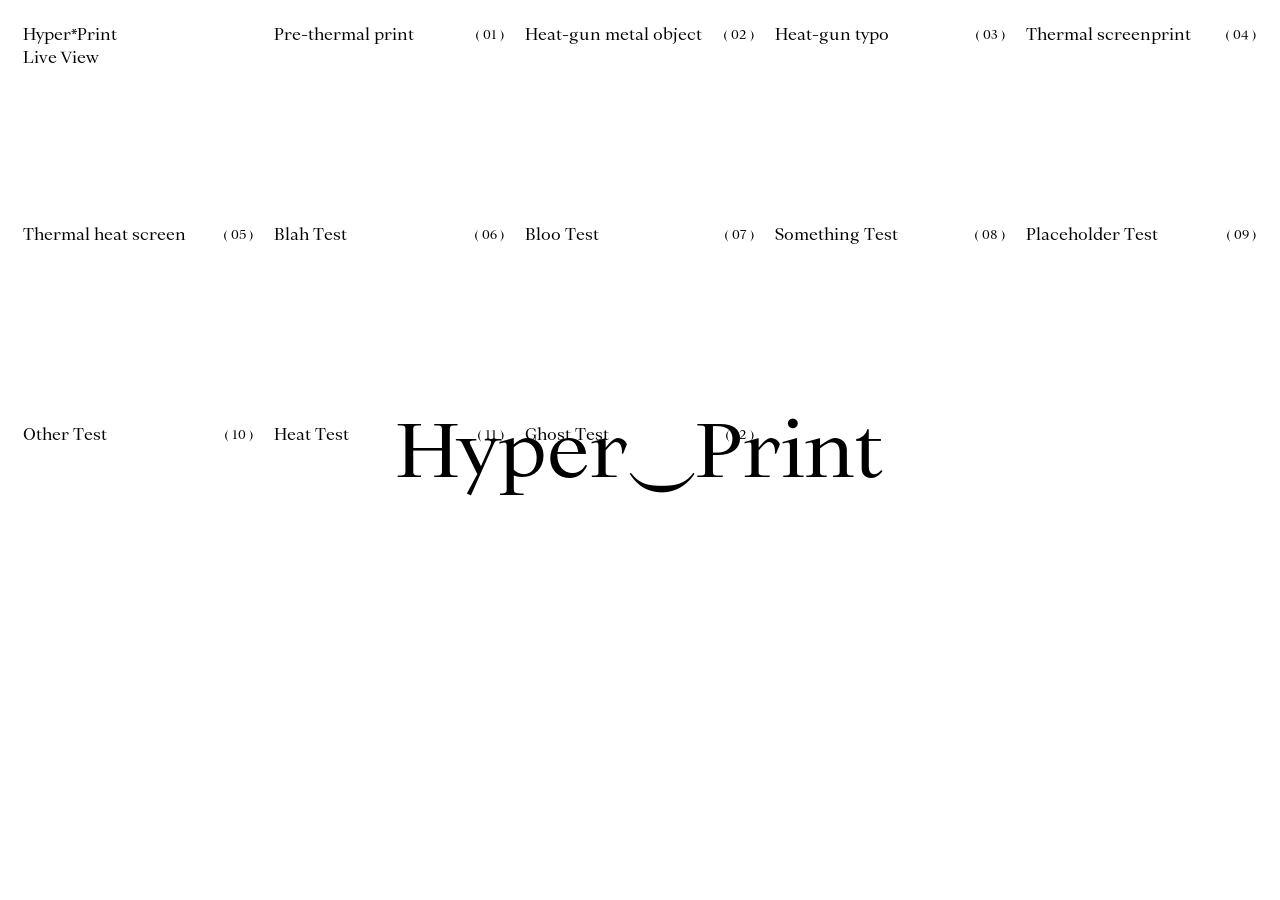
==== main.html @ 0ca81b02 "text and files wow" ====
<!DOCTYPE html>
<html lang="en">
<head>
    <meta charset="UTF-8">
    <meta name="viewport" content="width=device-width, initial-scale=1.0">
    <title>Hyper⏝Print</title>

	<link rel="stylesheet" href="fonts.css">
    <link rel="stylesheet" href="style.css">

</head>
<body>
        <div class="raster">
            <div class="contents ">
                <h1><span>Hyper</span>*Print</h1>
                <a class="webcam" onclick="window.open(this.data-href); return false;" data-href="subsites/webcam/webcam.html">Live View</a>
            </div>

            <!-- EDIT HERE -->


            <div class="contents">
                <h2><span>Pre</span>-thermal print</h2>
                <p class="hide">Thermal printer initial tests, experimenting with the speed of the machine to get different shades of grey and contrasts.</p>
                <p class="hide">⏝thermal printer</p>
                
                <img src="files/pre-thermal/thermal-hyper-print-01.png">
                <img src="files/pre-thermal/thermal-hyper-print-02.png">
                <img src="files/pre-thermal/thermal-hyper-print-03.png">
            
            </div>
            <div class="contents">
                <h2><span>Heat-gun metal</span> object</h2>
                <p class="hide">An alternative way to get a thermal reaction from the paper. Instead of using the thermal printer, creating heat with a heat-gun over the surface and placing objects underneath.
                </p>
                <p class="hide">⏝heat gun</p>
                <img src="files/post-thermal/hyper-print-01.png">
                <img src="files/post-thermal/hyper-print-02.png">
                <img src="files/post-thermal/hyper-print-03.png">
                <img src="files/post-thermal/hyper-print-04.png">
            </div>
            <div class="contents">
                <h2><span>Heat-gun</span> typo</h2>
                <p class="hide">After printing objects on the paper, applying heat to the thermal paper over an open box of lead type was the next step.</p>
                <p class="hide">⏝heat gun</p>
                 <img src="files/post-thermal/hyper-print-05.png">
                 <img src="files/post-thermal/hyper-print-07.png">
                 <img src="files/post-thermal/hyper-print-09.png">
                 <img src="files/post-thermal/hyper-print-10.png">
                 <img src="files/post-thermal/hyper-print-11.png">
                 <img src="files/post-thermal/hyper-print-12.png">
                 <img src="files/post-thermal/hyper-print-13.png">
                 <img src="files/post-thermal/hyper-print-14.png">
            </div>
             <div class="contents">
                <h2><span>Thermal screen</span>print</h2>
                <p class="hide">Using a transparent base to observe the reaction in the thermal paper. The chemicals react when the ink dries.</p>
                <p class="hide">⏝screenprint</p>
                <img src="files/post-thermal/hyper-print-25.png">
                <img src="files/post-thermal/hyper-print-26.png">

            </div>
            <div class="contents">
                <h2><span>Thermal heat</span> screen</h2>
                <p class="hide">After the first prints were dry, the thermal paper was activated using a heat gun</p>
                <p class="hide">⏝screenprint <br/>
                ⏝heat-gun</p>
                <img src="files/post-thermal/hyper-print-23.png">
                <img src="files/post-thermal/hyper-print-24.png">
                <img src="files/post-thermal/hyper-print-27.png">
                <img src="files/post-thermal/hyper-print-28.png">
                <img src="files/post-thermal/hyper-print-29.png">
                <img src="files/post-thermal/hyper-print-30.png">
                <img src="files/post-thermal/hyper-print-31.png">
            </div>
             <div class="contents">
                <h2><span>Blah</span> Test</h2>
                <p class="hide">Little description for the section so we can describe what the thoughts behind this batch of experimens were.</p>
            </div>
            <div class="contents">
                <h2><span>Bloo</span> Test</h2>
                <p class="hide">Little description for the section so we can describe what the thoughts behind this batch of experimens were.</p>
            </div>
             <div class="contents">
                <h2><span>Something</span> Test</h2>
                <p class="hide">Little description for the section so we can describe what the thoughts behind this batch of experimens were.</p>
            </div>
            <div class="contents">
                <h2><span>Placeholder</span> Test</h2>
                <p class="hide">Little description for the section so we can describe what the thoughts behind this batch of experimens were.</p>
            </div>
             <div class="contents">
                <h2><span>Other</span> Test</h2>
                <p class="hide">Little description for the section so we can describe what the thoughts behind this batch of experimens were.</p>
            </div>
            <div class="contents">
                <h2><span>Heat</span> Test</h2>
                <p class="hide">Little description for the section so we can describe what the thoughts behind this batch of experimens were.</p>
            </div>
             <div class="contents">
                <h2><span>Ghost</span> Test</h2>
                <p class="hide">Little description for the section so we can describe what the thoughts behind this batch of experimens were.</p>
            </div>


            <!-- STOP EDIT HERE -->


        </div>

        <!-- <div class="listing-item tns-item">
            <img src="files/hyper-print-44.png">
        </div> -->

        <div class="hover">
            <p><span id="placeholder">Hyper</span>⏝Print</p>
        </div>
        
</body>

<script src="script.js"></script>

</html>
---- fonts.css ----
@font-face {
  font-family: "Ortica Linear Regular";
  src: url("./fonts/OrticaLinear-Regular.woff2");
}

@font-face {
  font-family: "Ortica Angular Bold";
  src: url("./fonts/OrticaAngular-Bold.woff2");
}
---- style.css ----
html{
	height:  100%;
	margin: 0;
	padding: 0;
	cursor: default;
}

body {
	height: 100%;
	padding: 1%;
	margin: 0;
  	box-sizing: border-box;
	display: block;
	/* position: fixed; */
}

h1 {
  	margin: 0;
	padding: 0;
  	grid-column: 1;
	grid-row: 1;
	/* position: fixed; */
	font-family: "Ortica Angular Bold";
	font-size: 14px;
	font-weight: normal;
}

.raster {
	display: grid;
	grid-template-columns: repeat(5, 1fr);
	grid-template-rows: auto;
	counter-reset: number 0;
}

.contents {
	margin: 0;
	padding: 10px;
	height: 20vh;
	/* display: flex; */
	position: relative;
	cursor: ne-resize;
}

.hide {
	font-family: "Ortica Linear Regular";
	font-size: 12px;
	font-weight: normal;
  	margin: 0;
	padding-right: 10%;
	padding-top: 2%;
	padding-bottom: 2%;
	hyphens: auto;
	color: #818181;
	line-height: 13.5px;

	display: none;
}

.contents:hover .hide {
  display: block;
}

.contents img{
	display: none;
}

a {
  	all: unset;
	cursor: pointer;
}

.block {
	all: unset;
	cursor: pointer;
}

h1{
	font-family: "Ortica Linear Regular";
	font-size: 16px;
	font-weight: normal;
  	margin: 0;
}

h2{
	font-family: "Ortica Linear Regular";
	font-size: 16px;
	font-weight: normal;
  	margin: 0;
}

h2::after{
	counter-increment: number;
	content: "( " counter(number, decimal-leading-zero) " )";
	position: absolute;
	right: 10px;
	padding-top: 2.9px;
	font-size: 12.5px;
}

.webcam {
	font-family: "Ortica Linear Regular";
	font-size: 16px;
	font-weight: normal;
  	margin: 0;
	cursor: url('files/camera_cursor.png') 9 9, auto;
}

.hover {
	position: fixed;
	top: 50%; 
  	left: 50%;              
  	transform: translate(-50%, -50%);  
 	z-index: 1000;          
  	text-align: center;
	pointer-events: none;  
}

.hover p {
	margin: 0;
	font-family: "Ortica Linear Regular";
	font-size: 76px;
}


/* image on click */

.floating-image {
  width: 150px;         
}

.floating-stack {
  position: fixed;
  pointer-events: auto;
  user-select: none;
}

.floating-stack img {
  position: absolute;
  top: 0;
  left: 0;
}
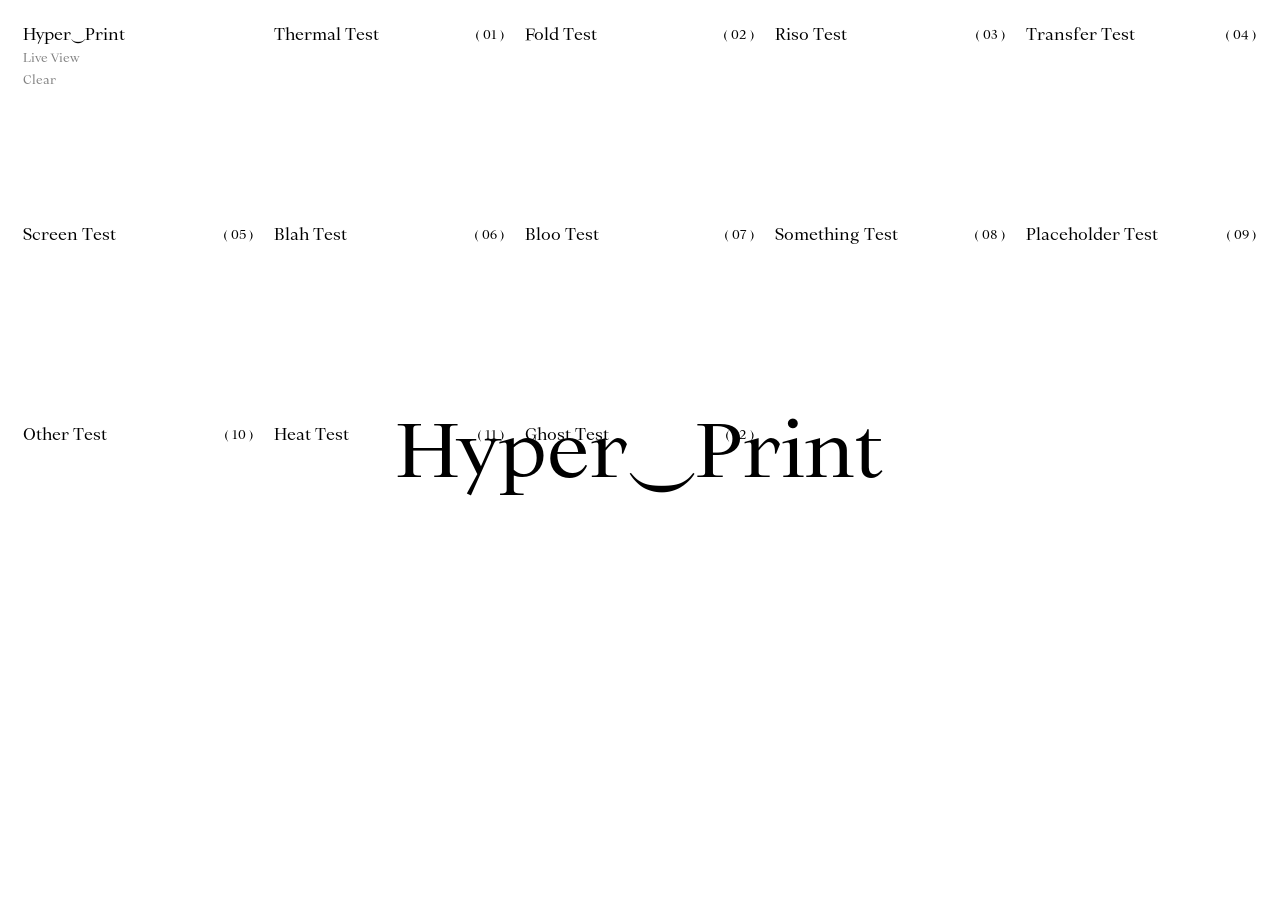
==== commit 4a3c9fae: "added webcam function" ====
--- a/main.html
+++ b/main.html
@@ -12,66 +12,36 @@
 <body>
         <div class="raster">
             <div class="contents ">
-                <h1><span>Hyper</span>*Print</h1>
-                <a class="webcam" onclick="window.open(this.data-href); return false;" data-href="subsites/webcam/webcam.html">Live View</a>
+                <h1><span>Hyper</span>⏝Print</h1>
+                <p class="webcam"><a target="_blank" href="subsites/webcam/webcam.html">Live View</a></p>
+                <p class="trash">Clear</p>
             </div>
 
             <!-- EDIT HERE -->
 
 
             <div class="contents">
-                <h2><span>Pre</span>-thermal print</h2>
-                <p class="hide">Thermal printer initial tests, experimenting with the speed of the machine to get different shades of grey and contrasts.</p>
-                <p class="hide">⏝thermal printer</p>
-                
-                <img src="files/pre-thermal/thermal-hyper-print-01.png">
-                <img src="files/pre-thermal/thermal-hyper-print-02.png">
-                <img src="files/pre-thermal/thermal-hyper-print-03.png">
-            
+                <h2><span>Thermal</span> Test</h2>
+                <p class="hide">Little description for the section so we can describe what the thoughts behind this batch of experimens were.</p>
+                <img class="thermalSmall" src="files/hyper-print-44.png">
+                <img class="thermalWide" src="files/hyper-print-45.png">
             </div>
             <div class="contents">
-                <h2><span>Heat-gun metal</span> object</h2>
-                <p class="hide">An alternative way to get a thermal reaction from the paper. Instead of using the thermal printer, creating heat with a heat-gun over the surface and placing objects underneath.
-                </p>
-                <p class="hide">⏝heat gun</p>
-                <img src="files/post-thermal/hyper-print-01.png">
-                <img src="files/post-thermal/hyper-print-02.png">
-                <img src="files/post-thermal/hyper-print-03.png">
-                <img src="files/post-thermal/hyper-print-04.png">
+                <h2><span>Fold</span> Test</h2>
+                <p class="hide">Little description for the section so we can describe what the thoughts behind this batch of experimens were.</p>
+                <img class="thermalSmall" src="files/hyper-print-46.png">
             </div>
             <div class="contents">
-                <h2><span>Heat-gun</span> typo</h2>
-                <p class="hide">After printing objects on the paper, applying heat to the thermal paper over an open box of lead type was the next step.</p>
-                <p class="hide">⏝heat gun</p>
-                 <img src="files/post-thermal/hyper-print-05.png">
-                 <img src="files/post-thermal/hyper-print-07.png">
-                 <img src="files/post-thermal/hyper-print-09.png">
-                 <img src="files/post-thermal/hyper-print-10.png">
-                 <img src="files/post-thermal/hyper-print-11.png">
-                 <img src="files/post-thermal/hyper-print-12.png">
-                 <img src="files/post-thermal/hyper-print-13.png">
-                 <img src="files/post-thermal/hyper-print-14.png">
+                <h2><span>Riso</span> Test</h2>
+                <p class="hide">Little description for the section so we can describe what the thoughts behind this batch of experimens were.</p>
             </div>
              <div class="contents">
-                <h2><span>Thermal screen</span>print</h2>
-                <p class="hide">Using a transparent base to observe the reaction in the thermal paper. The chemicals react when the ink dries.</p>
-                <p class="hide">⏝screenprint</p>
-                <img src="files/post-thermal/hyper-print-25.png">
-                <img src="files/post-thermal/hyper-print-26.png">
-
+                <h2><span>Transfer</span> Test</h2>
+                <p class="hide">Little description for the section so we can describe what the thoughts behind this batch of experimens were.</p>
             </div>
             <div class="contents">
-                <h2><span>Thermal heat</span> screen</h2>
-                <p class="hide">After the first prints were dry, the thermal paper was activated using a heat gun</p>
-                <p class="hide">⏝screenprint <br/>
-                ⏝heat-gun</p>
-                <img src="files/post-thermal/hyper-print-23.png">
-                <img src="files/post-thermal/hyper-print-24.png">
-                <img src="files/post-thermal/hyper-print-27.png">
-                <img src="files/post-thermal/hyper-print-28.png">
-                <img src="files/post-thermal/hyper-print-29.png">
-                <img src="files/post-thermal/hyper-print-30.png">
-                <img src="files/post-thermal/hyper-print-31.png">
+                <h2><span>Screen</span> Test</h2>
+                <p class="hide">Little description for the section so we can describe what the thoughts behind this batch of experimens were.</p>
             </div>
              <div class="contents">
                 <h2><span>Blah</span> Test</h2>
--- a/style.css
+++ b/style.css
@@ -14,17 +14,6 @@
 	/* position: fixed; */
 }
 
-h1 {
-  	margin: 0;
-	padding: 0;
-  	grid-column: 1;
-	grid-row: 1;
-	/* position: fixed; */
-	font-family: "Ortica Angular Bold";
-	font-size: 14px;
-	font-weight: normal;
-}
-
 .raster {
 	display: grid;
 	grid-template-columns: repeat(5, 1fr);
@@ -36,42 +25,9 @@
 	margin: 0;
 	padding: 10px;
 	height: 20vh;
-	/* display: flex; */
+	display: block;
 	position: relative;
 	cursor: ne-resize;
-}
-
-.hide {
-	font-family: "Ortica Linear Regular";
-	font-size: 12px;
-	font-weight: normal;
-  	margin: 0;
-	padding-right: 10%;
-	padding-top: 2%;
-	padding-bottom: 2%;
-	hyphens: auto;
-	color: #818181;
-	line-height: 13.5px;
-
-	display: none;
-}
-
-.contents:hover .hide {
-  display: block;
-}
-
-.contents img{
-	display: none;
-}
-
-a {
-  	all: unset;
-	cursor: pointer;
-}
-
-.block {
-	all: unset;
-	cursor: pointer;
 }
 
 h1{
@@ -98,11 +54,59 @@
 }
 
 .webcam {
+	cursor: url('files/camera_cursor.png') 9 9, auto;
 	font-family: "Ortica Linear Regular";
-	font-size: 16px;
+	font-size: 12px;
 	font-weight: normal;
   	margin: 0;
-	cursor: url('files/camera_cursor.png') 9 9, auto;
+	padding-right: 10%;
+	padding-top: 2%;
+	hyphens: auto;
+	color: #818181;
+}
+
+.trash {
+	font-family: "Ortica Linear Regular";
+	font-size: 12px;
+	font-weight: normal;
+  	margin: 0;
+	padding-right: 10%;
+	padding-top: 2%;
+	color: #818181;
+	position: absolute;
+	/* bottom: 0; */
+}
+
+.hide {
+	font-family: "Ortica Linear Regular";
+	font-size: 12px;
+	font-weight: normal;
+  	margin: 0;
+	padding-right: 10%;
+	padding-top: 2%;
+	hyphens: auto;
+	color: #818181;
+	line-height: 13.5px;
+
+	display: none;
+}
+
+.contents:hover .hide {
+  display: block;
+}
+
+.contents img{
+	display: none;
+}
+
+a {
+  	all: unset;
+	cursor: pointer;
+}
+
+.block {
+	all: unset;
+	cursor: pointer;
 }
 
 .hover {
@@ -124,8 +128,12 @@
 
 /* image on click */
 
-.floating-image {
-  width: 150px;         
+.thermalSmall {
+  width: 150px;     
+}
+
+.thermalWide {
+	width: 300px;
 }
 
 .floating-stack {
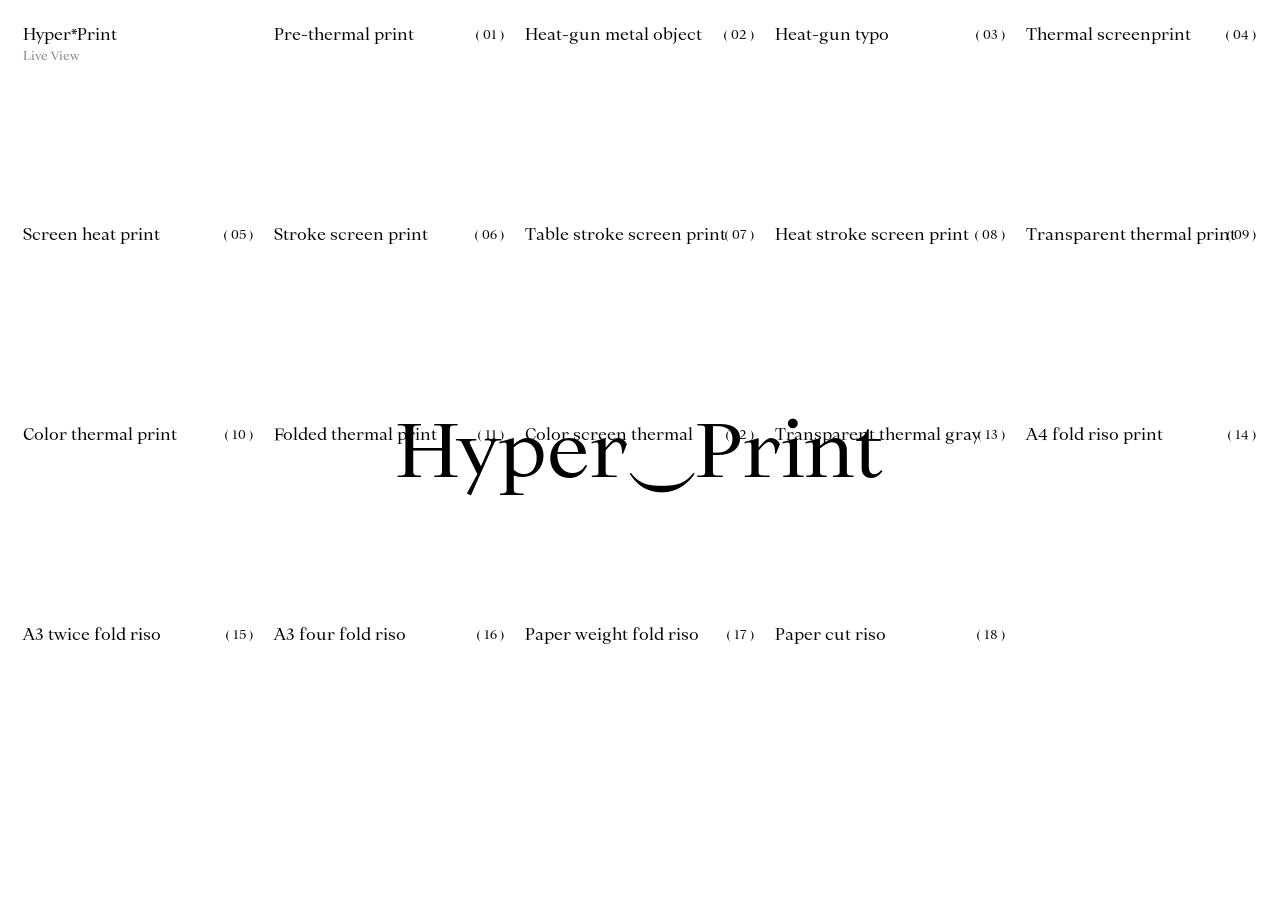
==== commit 6e869785: "Riso images blah" ====
--- a/main.html
+++ b/main.html
@@ -12,66 +12,173 @@
 <body>
         <div class="raster">
             <div class="contents ">
-                <h1><span>Hyper</span>⏝Print</h1>
-                <p class="webcam"><a target="_blank" href="subsites/webcam/webcam.html">Live View</a></p>
-                <p class="trash">Clear</p>
+                <h1><span>Hyper</span>*Print</h1>
+                <a class="webcam" onclick="window.open(this.data-href); return false;" data-href="subsites/webcam/webcam.html">Live View</a>
             </div>
 
             <!-- EDIT HERE -->
 
 
             <div class="contents">
-                <h2><span>Thermal</span> Test</h2>
-                <p class="hide">Little description for the section so we can describe what the thoughts behind this batch of experimens were.</p>
-                <img class="thermalSmall" src="files/hyper-print-44.png">
-                <img class="thermalWide" src="files/hyper-print-45.png">
-            </div>
-            <div class="contents">
-                <h2><span>Fold</span> Test</h2>
-                <p class="hide">Little description for the section so we can describe what the thoughts behind this batch of experimens were.</p>
-                <img class="thermalSmall" src="files/hyper-print-46.png">
-            </div>
-            <div class="contents">
-                <h2><span>Riso</span> Test</h2>
-                <p class="hide">Little description for the section so we can describe what the thoughts behind this batch of experimens were.</p>
-            </div>
-             <div class="contents">
-                <h2><span>Transfer</span> Test</h2>
-                <p class="hide">Little description for the section so we can describe what the thoughts behind this batch of experimens were.</p>
-            </div>
-            <div class="contents">
-                <h2><span>Screen</span> Test</h2>
-                <p class="hide">Little description for the section so we can describe what the thoughts behind this batch of experimens were.</p>
-            </div>
-             <div class="contents">
-                <h2><span>Blah</span> Test</h2>
-                <p class="hide">Little description for the section so we can describe what the thoughts behind this batch of experimens were.</p>
-            </div>
-            <div class="contents">
-                <h2><span>Bloo</span> Test</h2>
-                <p class="hide">Little description for the section so we can describe what the thoughts behind this batch of experimens were.</p>
-            </div>
-             <div class="contents">
-                <h2><span>Something</span> Test</h2>
-                <p class="hide">Little description for the section so we can describe what the thoughts behind this batch of experimens were.</p>
-            </div>
-            <div class="contents">
-                <h2><span>Placeholder</span> Test</h2>
-                <p class="hide">Little description for the section so we can describe what the thoughts behind this batch of experimens were.</p>
-            </div>
-             <div class="contents">
-                <h2><span>Other</span> Test</h2>
-                <p class="hide">Little description for the section so we can describe what the thoughts behind this batch of experimens were.</p>
-            </div>
-            <div class="contents">
-                <h2><span>Heat</span> Test</h2>
-                <p class="hide">Little description for the section so we can describe what the thoughts behind this batch of experimens were.</p>
-            </div>
-             <div class="contents">
-                <h2><span>Ghost</span> Test</h2>
-                <p class="hide">Little description for the section so we can describe what the thoughts behind this batch of experimens were.</p>
-            </div>
-
+                <h2><span>Pre</span>-thermal print</h2>
+                <p class="hide">Thermal printer initial tests, experimenting with the speed of the machine to get different shades of grey and contrasts.</p>
+                <p class="hide">⏝thermal printer</p>
+                
+                <img src="files/pre-thermal/thermal-hyper-print-01.png">
+                <img src="files/pre-thermal/thermal-hyper-print-02.png">
+                <img src="files/pre-thermal/thermal-hyper-print-03.png">
+            
+            </div>
+            <div class="contents">
+                <h2><span>Heat-gun metal</span> object</h2>
+                <p class="hide">An alternative way to get a thermal reaction from the paper. Instead of using the thermal printer, creating heat with a heat-gun over the surface and placing objects underneath.
+                </p>
+                <p class="hide">⏝heat gun</p>
+                <img src="files/post-thermal/hyper-print-01.png">
+                <img src="files/post-thermal/hyper-print-02.png">
+                <img src="files/post-thermal/hyper-print-03.png">
+                <img src="files/post-thermal/hyper-print-04.png">
+            </div>
+            <div class="contents">
+                <h2><span>Heat-gun</span> typo</h2>
+                <p class="hide">After printing objects on the paper, applying heat to the thermal paper over an open box of lead type was the next step.</p>
+                <p class="hide">⏝heat gun</p>
+                 <img src="files/post-thermal/hyper-print-05.png">
+                 <img src="files/post-thermal/hyper-print-07.png">
+                 <img src="files/post-thermal/hyper-print-09.png">
+                 <img src="files/post-thermal/hyper-print-10.png">
+                 <img src="files/post-thermal/hyper-print-11.png">
+                 <img src="files/post-thermal/hyper-print-12.png">
+                 <img src="files/post-thermal/hyper-print-13.png">
+                 <img src="files/post-thermal/hyper-print-14.png">
+            </div>
+             <div class="contents">
+                <h2><span>Thermal screen</span>print</h2>
+                <p class="hide">Using a transparent base to observe the reaction in the thermal paper. The chemicals react when the ink dries.</p>
+                <p class="hide">⏝screenprint</p>
+                <img src="files/post-thermal/hyper-print-25.png">
+                <img src="files/post-thermal/hyper-print-26.png">
+                <img src="files/post-thermal/hyper-print-52.3.png">
+
+            </div>
+            <div class="contents">
+                <h2><span>Screen heat</span> print</h2>
+                <p class="hide">After the first prints were dry, the thermal paper was activated using a heat gun</p>
+                <p class="hide">⏝screenprint <br/>
+                ⏝heat-gun</p>
+                <img src="files/post-thermal/hyper-print-23.png">
+                <img src="files/post-thermal/hyper-print-24.png">
+                <img src="files/post-thermal/hyper-print-27.png">
+                <img src="files/post-thermal/hyper-print-28.png">
+                <img src="files/post-thermal/hyper-print-29.png">
+                <img src="files/post-thermal/hyper-print-30.png">
+                <img src="files/post-thermal/hyper-print-31.png">
+            </div>
+
+             <div class="contents">
+                <h2><span>Stroke screen</span> print</h2>
+                <p class="hide">To understand better the reaction in the paper, the printed design changed. Instead of using a raster image, a vectorial stroke pattern was applied to the different thermal surfaces without applying heat.</p>
+                <p class="hide">⏝screenprint </p>
+                 <img src="files/post-thermal/hyper-print-32.png">
+                 <img src="files/post-thermal/hyper-print-33.png">
+            </div>
+            <div class="contents">
+                <h2><span>Table stroke screen</span> print</h2>
+                <p class="hide">Heat was applied over a table to the stroke designs once they were dry</p>
+                 <p class="hide">⏝screenprint <br/>
+                ⏝heat-gun</p>
+                <img src="files/post-thermal/hyper-print-34.png">
+                <img src="files/post-thermal/hyper-print-35.png">
+            </div>
+             <div class="contents">
+                <h2><span>Heat stroke screen</span> print</h2>
+                <p class="hide">The applied heat was done holding the paper up, avoiding having a surface that would distort the reaction.</p>
+                <p class="hide">⏝screenprint <br/>
+                ⏝heat-gun</p>
+                <img src="files/post-thermal/hyper-print-37.png">
+                <img src="files/post-thermal/hyper-print-36.png">
+            </div>
+            <div class="contents">
+                <h2><span>Transparent thermal</span> print</h2>
+                <p class="hide">Wondering what would happen if a screen-printed paper would be fed through the thermal printer. The ink blocks the thermal reaction from the machine.</p>
+                <p class="hide">⏝screenprint <br/> ⏝thermal printer</p>
+                <img src="files/post-thermal/hyper-print-40.png">
+                <img src="files/post-thermal/hyper-print-41.png">
+               
+            </div>
+             <div class="contents">
+                <h2><span>Color thermal</span> print</h2>
+                <p class="hide">Feeding the thermal printer with color screen-prints of the same designs.</p>
+                 <p class="hide">⏝screenprint <br/> ⏝thermal printer</p>
+                 <img src="files/post-thermal/hyper-print-43.png">
+                <img src="files/post-thermal/hyper-print-44.png">
+                <img src="files/post-thermal/hyper-print-47.png">
+                <img src="files/post-thermal/hyper-print-48.png">
+            </div>
+
+            <div class="contents">
+                <h2><span>Folded thermal</span> print</h2>
+                <p class="hide">A bigger format of thermal paper was folded and fed through the machine.</p>
+                <p class="hide">⏝thermal printer <br/> ⏝fold</p>
+                <img src="files/post-thermal/hyper-print-49.png">
+            </div>
+
+             <div class="contents">
+                <h2><span>Color screen</span> thermal</h2>
+                <p class="hide">Applying color to the screen-print base, to see the reaction of the paper without applying heat.</p>
+                <p class="hide">⏝screenprint</p>
+                <img src="files/post-thermal/hyper-print-53.1.png">
+                <img src="files/post-thermal/hyper-print-53.3.png">
+                <img src="files/post-thermal/hyper-print-53.4.png">
+                <img src="files/post-thermal/hyper-print-53.7.png">
+            </div>
+
+             <div class="contents">
+                <h2><span>Transparent thermal</span> gray</h2>
+                <p class="hide">Testing different levels of gray over transparent screen-prints. Mantaining the speed of the machine in a slow setting.</p>
+                <p class="hide">⏝thermal printer <br/>⏝screenprint</p>
+            </div>
+            
+            <div class="contents">
+                <h2><span>A4 fold riso</span> print</h2>
+                <p class="hide">Feeding the Riso machine with folded paper, to achieve a larger print. In this case the A2 page was folded 4 times.</p>
+                <p class="hide">⏝thermal printer <br/>⏝screenprint</p>
+                <img src="files/riso/riso-hyper-print-06.png">
+                 <p class="hide">⏝riso <br/> ⏝fold</p>
+            </div>
+            
+               <div class="contents">
+                <h2><span>A3 twice fold</span> riso</h2>
+                <p class="hide">By folding the A2 twice the ptinting surface is broader, playing with the layout.</p>
+                <p class="hide">⏝riso <br/> ⏝fold</p>
+                <img src="files/riso/riso-hyper-print-04.png">
+                <img src="files/riso/riso-hyper-print-05.png">
+
+            </div>
+
+            <div class="contents">
+                <h2><span>A3 four fold</span> riso</h2>
+                <p class="hide">In this case, and A1 sheet of paper was folded 4 times, to feed an A3 to the riso machine.</p>
+                <p class="hide">⏝riso <br/> ⏝fold</p>
+                <img src="files/riso/riso-hyper-print-02.png">
+            </div>
+
+               <div class="contents">
+                <h2><span>Paper weight fold</span> riso</h2>
+                <p class="hide">In order find the better paper weight for this method, 2 types of uncoated paper were tested (Superset & Prolight). Ranging from 40 g/m2 to 100g/m2.</p>
+                <p class="hide">⏝riso <br/> ⏝fold</p>
+            </div>
+
+             <div class="contents">
+                <h2><span>Paper cut</span> riso</h2>
+                <p class="hide">Exploring the idea of ghost images done by folds and wrinkles in the drums, a sheet of paper with different kinds of holes was fed into the machine. With the objective of controlling the ghost images that the machine sometimes produces.</p>
+                <p class="hide">⏝riso <br/> ⏝fold</p>
+            </div>
+            
+
+            
+
+           
 
             <!-- STOP EDIT HERE -->
 
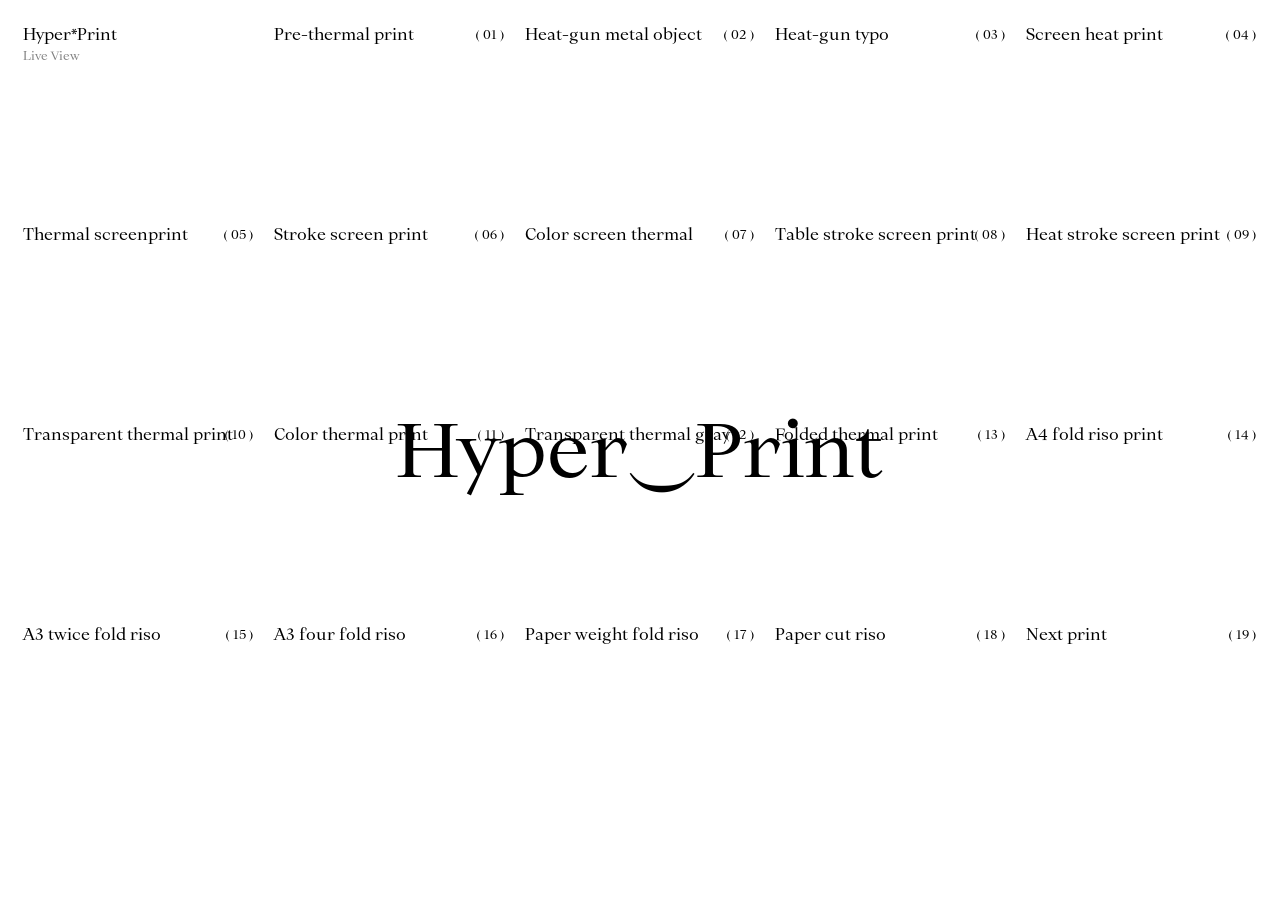
==== commit ae27e46e: "update main.html wow" ====
--- a/main.html
+++ b/main.html
@@ -52,15 +52,7 @@
                  <img src="files/post-thermal/hyper-print-13.png">
                  <img src="files/post-thermal/hyper-print-14.png">
             </div>
-             <div class="contents">
-                <h2><span>Thermal screen</span>print</h2>
-                <p class="hide">Using a transparent base to observe the reaction in the thermal paper. The chemicals react when the ink dries.</p>
-                <p class="hide">⏝screenprint</p>
-                <img src="files/post-thermal/hyper-print-25.png">
-                <img src="files/post-thermal/hyper-print-26.png">
-                <img src="files/post-thermal/hyper-print-52.3.png">
-
-            </div>
+            
             <div class="contents">
                 <h2><span>Screen heat</span> print</h2>
                 <p class="hide">After the first prints were dry, the thermal paper was activated using a heat gun</p>
@@ -74,6 +66,17 @@
                 <img src="files/post-thermal/hyper-print-30.png">
                 <img src="files/post-thermal/hyper-print-31.png">
             </div>
+            
+            <div class="contents">
+                <h2><span>Thermal screen</span>print</h2>
+                <p class="hide">Using a transparent base to observe the reaction in the thermal paper. The chemicals react when the ink dries.</p>
+                <p class="hide">⏝screenprint</p>
+                <img src="files/post-thermal/hyper-print-25.png">
+                <img src="files/post-thermal/hyper-print-26.png">
+                <img src="files/post-thermal/hyper-print-52.3.png">
+
+            </div>
+            
 
              <div class="contents">
                 <h2><span>Stroke screen</span> print</h2>
@@ -82,6 +85,17 @@
                  <img src="files/post-thermal/hyper-print-32.png">
                  <img src="files/post-thermal/hyper-print-33.png">
             </div>
+
+            <div class="contents">
+                <h2><span>Color screen</span> thermal</h2>
+                <p class="hide">Applying color to the screen-print base, to see the reaction of the paper without applying heat.</p>
+                <p class="hide">⏝screenprint</p>
+                <img src="files/post-thermal/hyper-print-53.1.png">
+                <img src="files/post-thermal/hyper-print-53.3.png">
+                <img src="files/post-thermal/hyper-print-53.4.png">
+                <img src="files/post-thermal/hyper-print-53.7.png">
+            </div>
+
             <div class="contents">
                 <h2><span>Table stroke screen</span> print</h2>
                 <p class="hide">Heat was applied over a table to the stroke designs once they were dry</p>
@@ -98,6 +112,9 @@
                 <img src="files/post-thermal/hyper-print-37.png">
                 <img src="files/post-thermal/hyper-print-36.png">
             </div>
+
+            
+
             <div class="contents">
                 <h2><span>Transparent thermal</span> print</h2>
                 <p class="hide">Wondering what would happen if a screen-printed paper would be fed through the thermal printer. The ink blocks the thermal reaction from the machine.</p>
@@ -116,33 +133,22 @@
                 <img src="files/post-thermal/hyper-print-48.png">
             </div>
 
+             <div class="contents">
+                <h2><span>Transparent thermal</span> gray</h2>
+                <p class="hide">Testing different levels of gray over transparent screen-prints. Mantaining the speed of the machine in a slow setting.</p>
+                <p class="hide">⏝thermal printer <br/>⏝screenprint</p>
+            </div>
+
             <div class="contents">
                 <h2><span>Folded thermal</span> print</h2>
                 <p class="hide">A bigger format of thermal paper was folded and fed through the machine.</p>
                 <p class="hide">⏝thermal printer <br/> ⏝fold</p>
                 <img src="files/post-thermal/hyper-print-49.png">
             </div>
-
-             <div class="contents">
-                <h2><span>Color screen</span> thermal</h2>
-                <p class="hide">Applying color to the screen-print base, to see the reaction of the paper without applying heat.</p>
-                <p class="hide">⏝screenprint</p>
-                <img src="files/post-thermal/hyper-print-53.1.png">
-                <img src="files/post-thermal/hyper-print-53.3.png">
-                <img src="files/post-thermal/hyper-print-53.4.png">
-                <img src="files/post-thermal/hyper-print-53.7.png">
-            </div>
-
-             <div class="contents">
-                <h2><span>Transparent thermal</span> gray</h2>
-                <p class="hide">Testing different levels of gray over transparent screen-prints. Mantaining the speed of the machine in a slow setting.</p>
-                <p class="hide">⏝thermal printer <br/>⏝screenprint</p>
-            </div>
             
             <div class="contents">
                 <h2><span>A4 fold riso</span> print</h2>
                 <p class="hide">Feeding the Riso machine with folded paper, to achieve a larger print. In this case the A2 page was folded 4 times.</p>
-                <p class="hide">⏝thermal printer <br/>⏝screenprint</p>
                 <img src="files/riso/riso-hyper-print-06.png">
                  <p class="hide">⏝riso <br/> ⏝fold</p>
             </div>
@@ -171,6 +177,12 @@
 
              <div class="contents">
                 <h2><span>Paper cut</span> riso</h2>
+                <p class="hide">Exploring the idea of ghost images done by folds and wrinkles in the drums, a sheet of paper with different kinds of holes was fed into the machine. With the objective of controlling the ghost images that the machine sometimes produces.</p>
+                <p class="hide">⏝riso <br/> ⏝fold</p>
+            </div>
+
+            <div class="contents">
+                <h2><span>Next</span> print</h2>
                 <p class="hide">Exploring the idea of ghost images done by folds and wrinkles in the drums, a sheet of paper with different kinds of holes was fed into the machine. With the objective of controlling the ghost images that the machine sometimes produces.</p>
                 <p class="hide">⏝riso <br/> ⏝fold</p>
             </div>
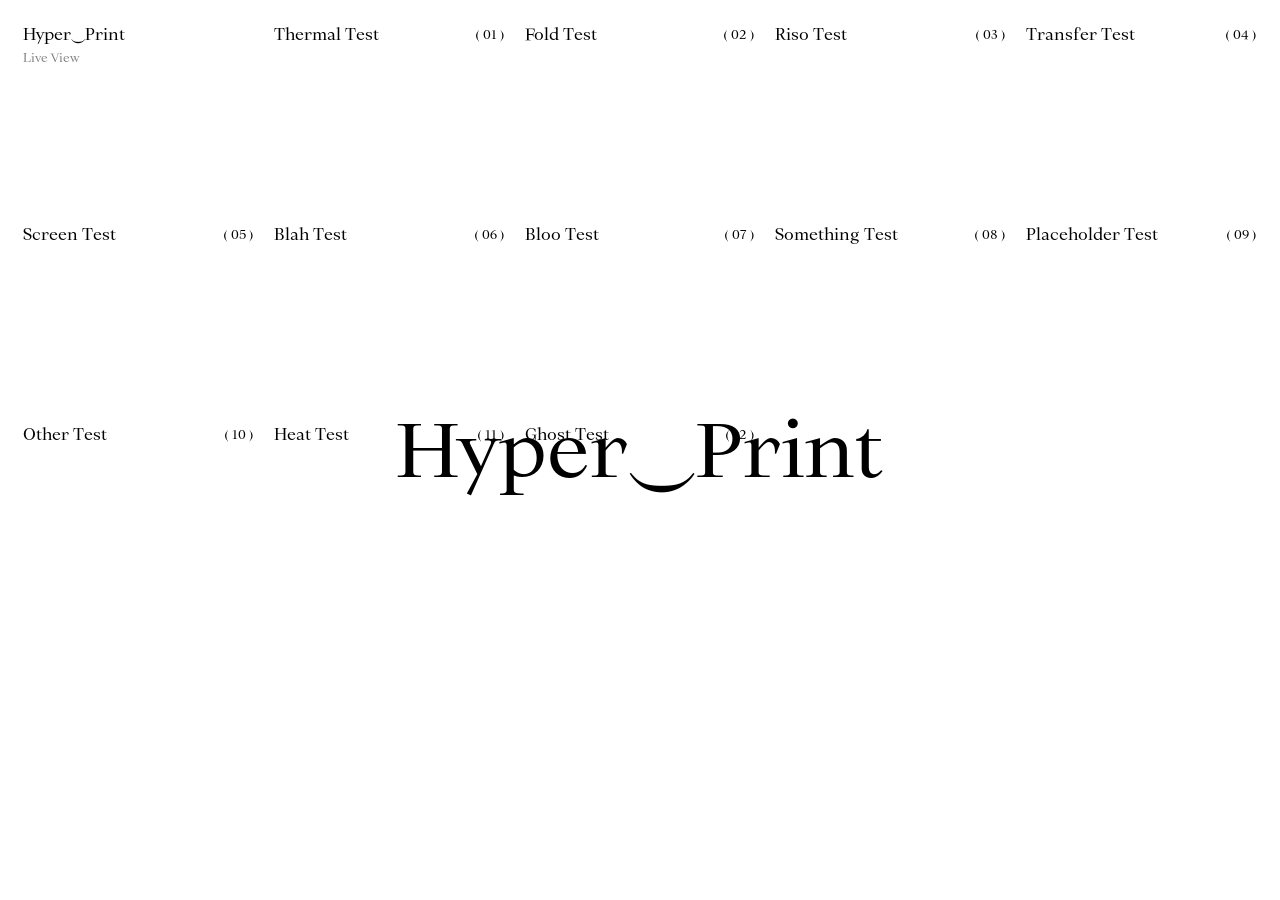
==== commit 6518f744: "Smoothed out drag" ====
--- a/main.html
+++ b/main.html
@@ -12,189 +12,73 @@
 <body>
         <div class="raster">
             <div class="contents ">
-                <h1><span>Hyper</span>*Print</h1>
-                <a class="webcam" onclick="window.open(this.data-href); return false;" data-href="subsites/webcam/webcam.html">Live View</a>
+                <h1><span>Hyper</span>⏝Print</h1>
+                <p class="webcam"><a target="_blank" href="subsites/webcam/webcam.html">Live View</a></p>
+                <!-- <p class="trash">Clear</p> -->
             </div>
 
             <!-- EDIT HERE -->
 
 
             <div class="contents">
-                <h2><span>Pre</span>-thermal print</h2>
-                <p class="hide">Thermal printer initial tests, experimenting with the speed of the machine to get different shades of grey and contrasts.</p>
-                <p class="hide">⏝thermal printer</p>
-                
-                <img src="files/pre-thermal/thermal-hyper-print-01.png">
-                <img src="files/pre-thermal/thermal-hyper-print-02.png">
-                <img src="files/pre-thermal/thermal-hyper-print-03.png">
-            
+                <h2><span>Thermal</span> Test</h2>
+                <p class="hide">Little description for the section so we can describe what the thoughts behind this batch of experimens were.</p>
+                <img class="thermalSmall" src="files/hyper-print-44.png">
+                <img class="thermalWide" src="files/hyper-print-45.png">
             </div>
             <div class="contents">
-                <h2><span>Heat-gun metal</span> object</h2>
-                <p class="hide">An alternative way to get a thermal reaction from the paper. Instead of using the thermal printer, creating heat with a heat-gun over the surface and placing objects underneath.
-                </p>
-                <p class="hide">⏝heat gun</p>
-                <img src="files/post-thermal/hyper-print-01.png">
-                <img src="files/post-thermal/hyper-print-02.png">
-                <img src="files/post-thermal/hyper-print-03.png">
-                <img src="files/post-thermal/hyper-print-04.png">
+                <h2><span>Fold</span> Test</h2>
+                <p class="hide">Little description for the section so we can describe what the thoughts behind this batch of experimens were.</p>
+                <img class="thermalSmall" src="files/hyper-print-46.png">
             </div>
             <div class="contents">
-                <h2><span>Heat-gun</span> typo</h2>
-                <p class="hide">After printing objects on the paper, applying heat to the thermal paper over an open box of lead type was the next step.</p>
-                <p class="hide">⏝heat gun</p>
-                 <img src="files/post-thermal/hyper-print-05.png">
-                 <img src="files/post-thermal/hyper-print-07.png">
-                 <img src="files/post-thermal/hyper-print-09.png">
-                 <img src="files/post-thermal/hyper-print-10.png">
-                 <img src="files/post-thermal/hyper-print-11.png">
-                 <img src="files/post-thermal/hyper-print-12.png">
-                 <img src="files/post-thermal/hyper-print-13.png">
-                 <img src="files/post-thermal/hyper-print-14.png">
+                <h2><span>Riso</span> Test</h2>
+                <p class="hide">Little description for the section so we can describe what the thoughts behind this batch of experimens were.</p>
             </div>
-            
+             <div class="contents">
+                <h2><span>Transfer</span> Test</h2>
+                <p class="hide">Little description for the section so we can describe what the thoughts behind this batch of experimens were.</p>
+            </div>
             <div class="contents">
-                <h2><span>Screen heat</span> print</h2>
-                <p class="hide">After the first prints were dry, the thermal paper was activated using a heat gun</p>
-                <p class="hide">⏝screenprint <br/>
-                ⏝heat-gun</p>
-                <img src="files/post-thermal/hyper-print-23.png">
-                <img src="files/post-thermal/hyper-print-24.png">
-                <img src="files/post-thermal/hyper-print-27.png">
-                <img src="files/post-thermal/hyper-print-28.png">
-                <img src="files/post-thermal/hyper-print-29.png">
-                <img src="files/post-thermal/hyper-print-30.png">
-                <img src="files/post-thermal/hyper-print-31.png">
+                <h2><span>Screen</span> Test</h2>
+                <p class="hide">Little description for the section so we can describe what the thoughts behind this batch of experimens were.</p>
             </div>
-            
+             <div class="contents">
+                <h2><span>Blah</span> Test</h2>
+                <p class="hide">Little description for the section so we can describe what the thoughts behind this batch of experimens were.</p>
+            </div>
             <div class="contents">
-                <h2><span>Thermal screen</span>print</h2>
-                <p class="hide">Using a transparent base to observe the reaction in the thermal paper. The chemicals react when the ink dries.</p>
-                <p class="hide">⏝screenprint</p>
-                <img src="files/post-thermal/hyper-print-25.png">
-                <img src="files/post-thermal/hyper-print-26.png">
-                <img src="files/post-thermal/hyper-print-52.3.png">
-
+                <h2><span>Bloo</span> Test</h2>
+                <p class="hide">Little description for the section so we can describe what the thoughts behind this batch of experimens were.</p>
             </div>
-            
-
              <div class="contents">
-                <h2><span>Stroke screen</span> print</h2>
-                <p class="hide">To understand better the reaction in the paper, the printed design changed. Instead of using a raster image, a vectorial stroke pattern was applied to the different thermal surfaces without applying heat.</p>
-                <p class="hide">⏝screenprint </p>
-                 <img src="files/post-thermal/hyper-print-32.png">
-                 <img src="files/post-thermal/hyper-print-33.png">
+                <h2><span>Something</span> Test</h2>
+                <p class="hide">Little description for the section so we can describe what the thoughts behind this batch of experimens were.</p>
+            </div>
+            <div class="contents">
+                <h2><span>Placeholder</span> Test</h2>
+                <p class="hide">Little description for the section so we can describe what the thoughts behind this batch of experimens were.</p>
+            </div>
+             <div class="contents">
+                <h2><span>Other</span> Test</h2>
+                <p class="hide">Little description for the section so we can describe what the thoughts behind this batch of experimens were.</p>
+            </div>
+            <div class="contents">
+                <h2><span>Heat</span> Test</h2>
+                <p class="hide">Little description for the section so we can describe what the thoughts behind this batch of experimens were.</p>
+            </div>
+             <div class="contents">
+                <h2><span>Ghost</span> Test</h2>
+                <p class="hide">Little description for the section so we can describe what the thoughts behind this batch of experimens were.</p>
             </div>
 
-            <div class="contents">
-                <h2><span>Color screen</span> thermal</h2>
-                <p class="hide">Applying color to the screen-print base, to see the reaction of the paper without applying heat.</p>
-                <p class="hide">⏝screenprint</p>
-                <img src="files/post-thermal/hyper-print-53.1.png">
-                <img src="files/post-thermal/hyper-print-53.3.png">
-                <img src="files/post-thermal/hyper-print-53.4.png">
-                <img src="files/post-thermal/hyper-print-53.7.png">
-            </div>
-
-            <div class="contents">
-                <h2><span>Table stroke screen</span> print</h2>
-                <p class="hide">Heat was applied over a table to the stroke designs once they were dry</p>
-                 <p class="hide">⏝screenprint <br/>
-                ⏝heat-gun</p>
-                <img src="files/post-thermal/hyper-print-34.png">
-                <img src="files/post-thermal/hyper-print-35.png">
-            </div>
-             <div class="contents">
-                <h2><span>Heat stroke screen</span> print</h2>
-                <p class="hide">The applied heat was done holding the paper up, avoiding having a surface that would distort the reaction.</p>
-                <p class="hide">⏝screenprint <br/>
-                ⏝heat-gun</p>
-                <img src="files/post-thermal/hyper-print-37.png">
-                <img src="files/post-thermal/hyper-print-36.png">
-            </div>
-
-            
-
-            <div class="contents">
-                <h2><span>Transparent thermal</span> print</h2>
-                <p class="hide">Wondering what would happen if a screen-printed paper would be fed through the thermal printer. The ink blocks the thermal reaction from the machine.</p>
-                <p class="hide">⏝screenprint <br/> ⏝thermal printer</p>
-                <img src="files/post-thermal/hyper-print-40.png">
-                <img src="files/post-thermal/hyper-print-41.png">
-               
-            </div>
-             <div class="contents">
-                <h2><span>Color thermal</span> print</h2>
-                <p class="hide">Feeding the thermal printer with color screen-prints of the same designs.</p>
-                 <p class="hide">⏝screenprint <br/> ⏝thermal printer</p>
-                 <img src="files/post-thermal/hyper-print-43.png">
-                <img src="files/post-thermal/hyper-print-44.png">
-                <img src="files/post-thermal/hyper-print-47.png">
-                <img src="files/post-thermal/hyper-print-48.png">
-            </div>
-
-             <div class="contents">
-                <h2><span>Transparent thermal</span> gray</h2>
-                <p class="hide">Testing different levels of gray over transparent screen-prints. Mantaining the speed of the machine in a slow setting.</p>
-                <p class="hide">⏝thermal printer <br/>⏝screenprint</p>
-            </div>
-
-            <div class="contents">
-                <h2><span>Folded thermal</span> print</h2>
-                <p class="hide">A bigger format of thermal paper was folded and fed through the machine.</p>
-                <p class="hide">⏝thermal printer <br/> ⏝fold</p>
-                <img src="files/post-thermal/hyper-print-49.png">
-            </div>
-            
-            <div class="contents">
-                <h2><span>A4 fold riso</span> print</h2>
-                <p class="hide">Feeding the Riso machine with folded paper, to achieve a larger print. In this case the A2 page was folded 4 times.</p>
-                <img src="files/riso/riso-hyper-print-06.png">
-                 <p class="hide">⏝riso <br/> ⏝fold</p>
-            </div>
-            
-               <div class="contents">
-                <h2><span>A3 twice fold</span> riso</h2>
-                <p class="hide">By folding the A2 twice the ptinting surface is broader, playing with the layout.</p>
-                <p class="hide">⏝riso <br/> ⏝fold</p>
-                <img src="files/riso/riso-hyper-print-04.png">
-                <img src="files/riso/riso-hyper-print-05.png">
-
-            </div>
-
-            <div class="contents">
-                <h2><span>A3 four fold</span> riso</h2>
-                <p class="hide">In this case, and A1 sheet of paper was folded 4 times, to feed an A3 to the riso machine.</p>
-                <p class="hide">⏝riso <br/> ⏝fold</p>
-                <img src="files/riso/riso-hyper-print-02.png">
-            </div>
-
-               <div class="contents">
-                <h2><span>Paper weight fold</span> riso</h2>
-                <p class="hide">In order find the better paper weight for this method, 2 types of uncoated paper were tested (Superset & Prolight). Ranging from 40 g/m2 to 100g/m2.</p>
-                <p class="hide">⏝riso <br/> ⏝fold</p>
-            </div>
-
-             <div class="contents">
-                <h2><span>Paper cut</span> riso</h2>
-                <p class="hide">Exploring the idea of ghost images done by folds and wrinkles in the drums, a sheet of paper with different kinds of holes was fed into the machine. With the objective of controlling the ghost images that the machine sometimes produces.</p>
-                <p class="hide">⏝riso <br/> ⏝fold</p>
-            </div>
-
-            <div class="contents">
-                <h2><span>Next</span> print</h2>
-                <p class="hide">Exploring the idea of ghost images done by folds and wrinkles in the drums, a sheet of paper with different kinds of holes was fed into the machine. With the objective of controlling the ghost images that the machine sometimes produces.</p>
-                <p class="hide">⏝riso <br/> ⏝fold</p>
-            </div>
-            
-
-            
-
-           
 
             <!-- STOP EDIT HERE -->
 
 
+        </div>
+
+        <div class="container">
         </div>
 
         <!-- <div class="listing-item tns-item">
--- a/style.css
+++ b/style.css
@@ -54,7 +54,6 @@
 }
 
 .webcam {
-	cursor: url('files/camera_cursor.png') 9 9, auto;
 	font-family: "Ortica Linear Regular";
 	font-size: 12px;
 	font-weight: normal;
@@ -63,6 +62,10 @@
 	padding-top: 2%;
 	hyphens: auto;
 	color: #818181;
+}
+
+.webcam a {
+	cursor: url('files/camera_cursor.png') 9 9, pointer;
 }
 
 .trash {
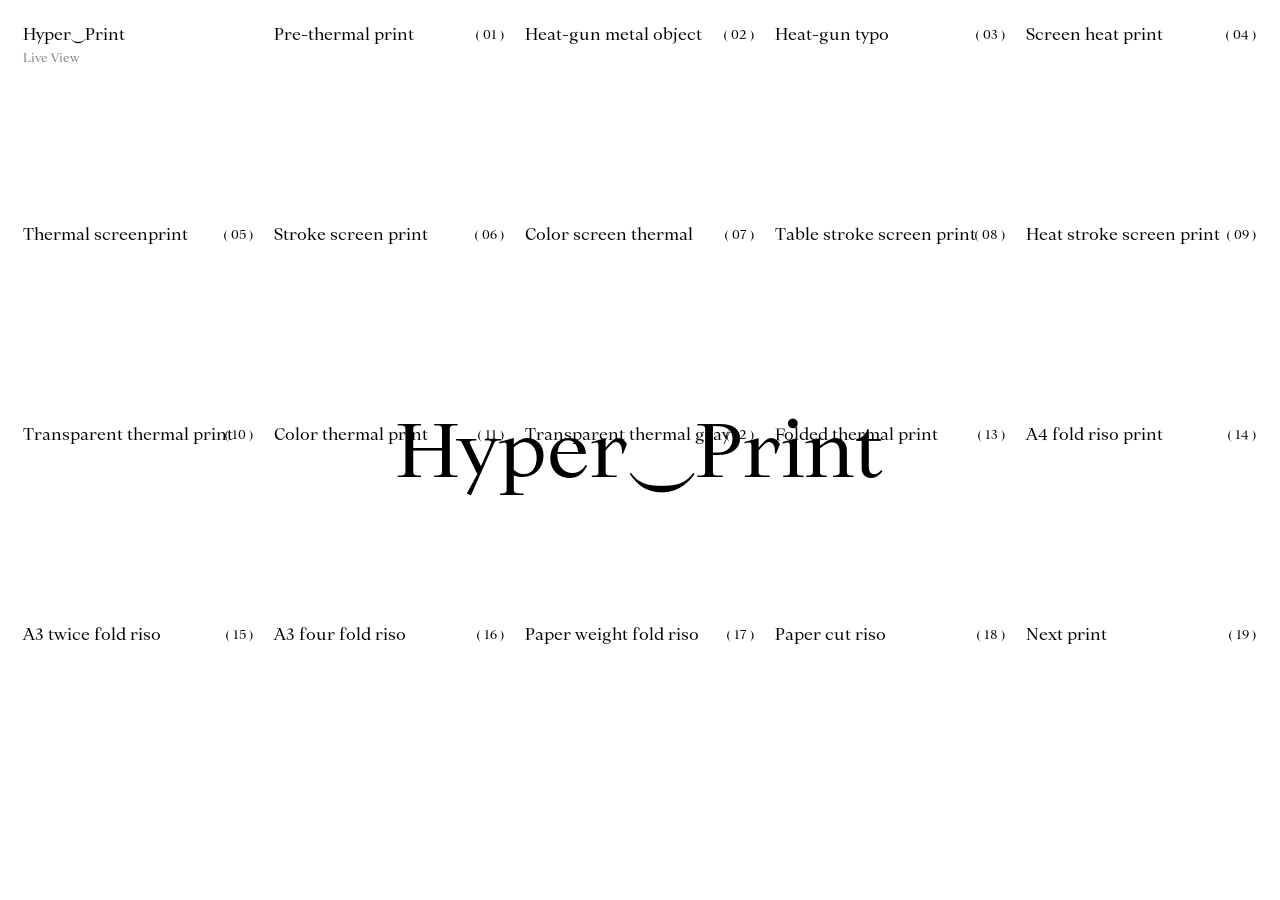
==== commit 5512ace9: "Merge remote-tracking branch 'origin/smooth-drag-jules' into adding-images-2-vero" ====
--- a/main.html
+++ b/main.html
@@ -21,57 +21,177 @@
 
 
             <div class="contents">
-                <h2><span>Thermal</span> Test</h2>
-                <p class="hide">Little description for the section so we can describe what the thoughts behind this batch of experimens were.</p>
-                <img class="thermalSmall" src="files/hyper-print-44.png">
-                <img class="thermalWide" src="files/hyper-print-45.png">
-            </div>
-            <div class="contents">
-                <h2><span>Fold</span> Test</h2>
-                <p class="hide">Little description for the section so we can describe what the thoughts behind this batch of experimens were.</p>
-                <img class="thermalSmall" src="files/hyper-print-46.png">
-            </div>
-            <div class="contents">
-                <h2><span>Riso</span> Test</h2>
-                <p class="hide">Little description for the section so we can describe what the thoughts behind this batch of experimens were.</p>
-            </div>
-             <div class="contents">
-                <h2><span>Transfer</span> Test</h2>
-                <p class="hide">Little description for the section so we can describe what the thoughts behind this batch of experimens were.</p>
-            </div>
-            <div class="contents">
-                <h2><span>Screen</span> Test</h2>
-                <p class="hide">Little description for the section so we can describe what the thoughts behind this batch of experimens were.</p>
-            </div>
-             <div class="contents">
-                <h2><span>Blah</span> Test</h2>
-                <p class="hide">Little description for the section so we can describe what the thoughts behind this batch of experimens were.</p>
-            </div>
-            <div class="contents">
-                <h2><span>Bloo</span> Test</h2>
-                <p class="hide">Little description for the section so we can describe what the thoughts behind this batch of experimens were.</p>
-            </div>
-             <div class="contents">
-                <h2><span>Something</span> Test</h2>
-                <p class="hide">Little description for the section so we can describe what the thoughts behind this batch of experimens were.</p>
-            </div>
-            <div class="contents">
-                <h2><span>Placeholder</span> Test</h2>
-                <p class="hide">Little description for the section so we can describe what the thoughts behind this batch of experimens were.</p>
-            </div>
-             <div class="contents">
-                <h2><span>Other</span> Test</h2>
-                <p class="hide">Little description for the section so we can describe what the thoughts behind this batch of experimens were.</p>
-            </div>
-            <div class="contents">
-                <h2><span>Heat</span> Test</h2>
-                <p class="hide">Little description for the section so we can describe what the thoughts behind this batch of experimens were.</p>
-            </div>
-             <div class="contents">
-                <h2><span>Ghost</span> Test</h2>
-                <p class="hide">Little description for the section so we can describe what the thoughts behind this batch of experimens were.</p>
-            </div>
-
+                <h2><span>Pre</span>-thermal print</h2>
+                <p class="hide">Thermal printer initial tests, experimenting with the speed of the machine to get different shades of grey and contrasts.</p>
+                <p class="hide">⏝thermal printer</p>
+                
+                <img src="files/pre-thermal/thermal-hyper-print-01.png">
+                <img src="files/pre-thermal/thermal-hyper-print-02.png">
+                <img src="files/pre-thermal/thermal-hyper-print-03.png">
+            
+            </div>
+            <div class="contents">
+                <h2><span>Heat-gun metal</span> object</h2>
+                <p class="hide">An alternative way to get a thermal reaction from the paper. Instead of using the thermal printer, creating heat with a heat-gun over the surface and placing objects underneath.
+                </p>
+                <p class="hide">⏝heat gun</p>
+                <img src="files/post-thermal/hyper-print-01.png">
+                <img src="files/post-thermal/hyper-print-02.png">
+                <img src="files/post-thermal/hyper-print-03.png">
+                <img src="files/post-thermal/hyper-print-04.png">
+            </div>
+            <div class="contents">
+                <h2><span>Heat-gun</span> typo</h2>
+                <p class="hide">After printing objects on the paper, applying heat to the thermal paper over an open box of lead type was the next step.</p>
+                <p class="hide">⏝heat gun</p>
+                 <img src="files/post-thermal/hyper-print-05.png">
+                 <img src="files/post-thermal/hyper-print-07.png">
+                 <img src="files/post-thermal/hyper-print-09.png">
+                 <img src="files/post-thermal/hyper-print-10.png">
+                 <img src="files/post-thermal/hyper-print-11.png">
+                 <img src="files/post-thermal/hyper-print-12.png">
+                 <img src="files/post-thermal/hyper-print-13.png">
+                 <img src="files/post-thermal/hyper-print-14.png">
+            </div>
+            
+            <div class="contents">
+                <h2><span>Screen heat</span> print</h2>
+                <p class="hide">After the first prints were dry, the thermal paper was activated using a heat gun</p>
+                <p class="hide">⏝screenprint <br/>
+                ⏝heat-gun</p>
+                <img src="files/post-thermal/hyper-print-23.png">
+                <img src="files/post-thermal/hyper-print-24.png">
+                <img src="files/post-thermal/hyper-print-27.png">
+                <img src="files/post-thermal/hyper-print-28.png">
+                <img src="files/post-thermal/hyper-print-29.png">
+                <img src="files/post-thermal/hyper-print-30.png">
+                <img src="files/post-thermal/hyper-print-31.png">
+            </div>
+            
+            <div class="contents">
+                <h2><span>Thermal screen</span>print</h2>
+                <p class="hide">Using a transparent base to observe the reaction in the thermal paper. The chemicals react when the ink dries.</p>
+                <p class="hide">⏝screenprint</p>
+                <img src="files/post-thermal/hyper-print-25.png">
+                <img src="files/post-thermal/hyper-print-26.png">
+                <img src="files/post-thermal/hyper-print-52.3.png">
+
+            </div>
+            
+
+             <div class="contents">
+                <h2><span>Stroke screen</span> print</h2>
+                <p class="hide">To understand better the reaction in the paper, the printed design changed. Instead of using a raster image, a vectorial stroke pattern was applied to the different thermal surfaces without applying heat.</p>
+                <p class="hide">⏝screenprint </p>
+                 <img src="files/post-thermal/hyper-print-32.png">
+                 <img src="files/post-thermal/hyper-print-33.png">
+            </div>
+
+            <div class="contents">
+                <h2><span>Color screen</span> thermal</h2>
+                <p class="hide">Applying color to the screen-print base, to see the reaction of the paper without applying heat.</p>
+                <p class="hide">⏝screenprint</p>
+                <img src="files/post-thermal/hyper-print-53.1.png">
+                <img src="files/post-thermal/hyper-print-53.3.png">
+                <img src="files/post-thermal/hyper-print-53.4.png">
+                <img src="files/post-thermal/hyper-print-53.7.png">
+            </div>
+
+            <div class="contents">
+                <h2><span>Table stroke screen</span> print</h2>
+                <p class="hide">Heat was applied over a table to the stroke designs once they were dry</p>
+                 <p class="hide">⏝screenprint <br/>
+                ⏝heat-gun</p>
+                <img src="files/post-thermal/hyper-print-34.png">
+                <img src="files/post-thermal/hyper-print-35.png">
+            </div>
+             <div class="contents">
+                <h2><span>Heat stroke screen</span> print</h2>
+                <p class="hide">The applied heat was done holding the paper up, avoiding having a surface that would distort the reaction.</p>
+                <p class="hide">⏝screenprint <br/>
+                ⏝heat-gun</p>
+                <img src="files/post-thermal/hyper-print-37.png">
+                <img src="files/post-thermal/hyper-print-36.png">
+            </div>
+
+            
+
+            <div class="contents">
+                <h2><span>Transparent thermal</span> print</h2>
+                <p class="hide">Wondering what would happen if a screen-printed paper would be fed through the thermal printer. The ink blocks the thermal reaction from the machine.</p>
+                <p class="hide">⏝screenprint <br/> ⏝thermal printer</p>
+                <img src="files/post-thermal/hyper-print-40.png">
+                <img src="files/post-thermal/hyper-print-41.png">
+               
+            </div>
+             <div class="contents">
+                <h2><span>Color thermal</span> print</h2>
+                <p class="hide">Feeding the thermal printer with color screen-prints of the same designs.</p>
+                 <p class="hide">⏝screenprint <br/> ⏝thermal printer</p>
+                 <img src="files/post-thermal/hyper-print-43.png">
+                <img src="files/post-thermal/hyper-print-44.png">
+                <img src="files/post-thermal/hyper-print-47.png">
+                <img src="files/post-thermal/hyper-print-48.png">
+            </div>
+
+             <div class="contents">
+                <h2><span>Transparent thermal</span> gray</h2>
+                <p class="hide">Testing different levels of gray over transparent screen-prints. Mantaining the speed of the machine in a slow setting.</p>
+                <p class="hide">⏝thermal printer <br/>⏝screenprint</p>
+            </div>
+
+            <div class="contents">
+                <h2><span>Folded thermal</span> print</h2>
+                <p class="hide">A bigger format of thermal paper was folded and fed through the machine.</p>
+                <p class="hide">⏝thermal printer <br/> ⏝fold</p>
+                <img src="files/post-thermal/hyper-print-49.png">
+            </div>
+            
+            <div class="contents">
+                <h2><span>A4 fold riso</span> print</h2>
+                <p class="hide">Feeding the Riso machine with folded paper, to achieve a larger print. In this case the A2 page was folded 4 times.</p>
+                <img src="files/riso/riso-hyper-print-06.png">
+                 <p class="hide">⏝riso <br/> ⏝fold</p>
+            </div>
+            
+               <div class="contents">
+                <h2><span>A3 twice fold</span> riso</h2>
+                <p class="hide">By folding the A2 twice the ptinting surface is broader, playing with the layout.</p>
+                <p class="hide">⏝riso <br/> ⏝fold</p>
+                <img src="files/riso/riso-hyper-print-04.png">
+                <img src="files/riso/riso-hyper-print-05.png">
+
+            </div>
+
+            <div class="contents">
+                <h2><span>A3 four fold</span> riso</h2>
+                <p class="hide">In this case, and A1 sheet of paper was folded 4 times, to feed an A3 to the riso machine.</p>
+                <p class="hide">⏝riso <br/> ⏝fold</p>
+                <img src="files/riso/riso-hyper-print-02.png">
+            </div>
+
+               <div class="contents">
+                <h2><span>Paper weight fold</span> riso</h2>
+                <p class="hide">In order find the better paper weight for this method, 2 types of uncoated paper were tested (Superset & Prolight). Ranging from 40 g/m2 to 100g/m2.</p>
+                <p class="hide">⏝riso <br/> ⏝fold</p>
+            </div>
+
+             <div class="contents">
+                <h2><span>Paper cut</span> riso</h2>
+                <p class="hide">Exploring the idea of ghost images done by folds and wrinkles in the drums, a sheet of paper with different kinds of holes was fed into the machine. With the objective of controlling the ghost images that the machine sometimes produces.</p>
+                <p class="hide">⏝riso <br/> ⏝fold</p>
+            </div>
+
+            <div class="contents">
+                <h2><span>Next</span> print</h2>
+                <p class="hide">Exploring the idea of ghost images done by folds and wrinkles in the drums, a sheet of paper with different kinds of holes was fed into the machine. With the objective of controlling the ghost images that the machine sometimes produces.</p>
+                <p class="hide">⏝riso <br/> ⏝fold</p>
+            </div>
+            
+
+            
+
+           
 
             <!-- STOP EDIT HERE -->
 
--- a/style.css
+++ b/style.css
@@ -87,6 +87,7 @@
   	margin: 0;
 	padding-right: 10%;
 	padding-top: 2%;
+	padding-bottom: 2%;
 	hyphens: auto;
 	color: #818181;
 	line-height: 13.5px;
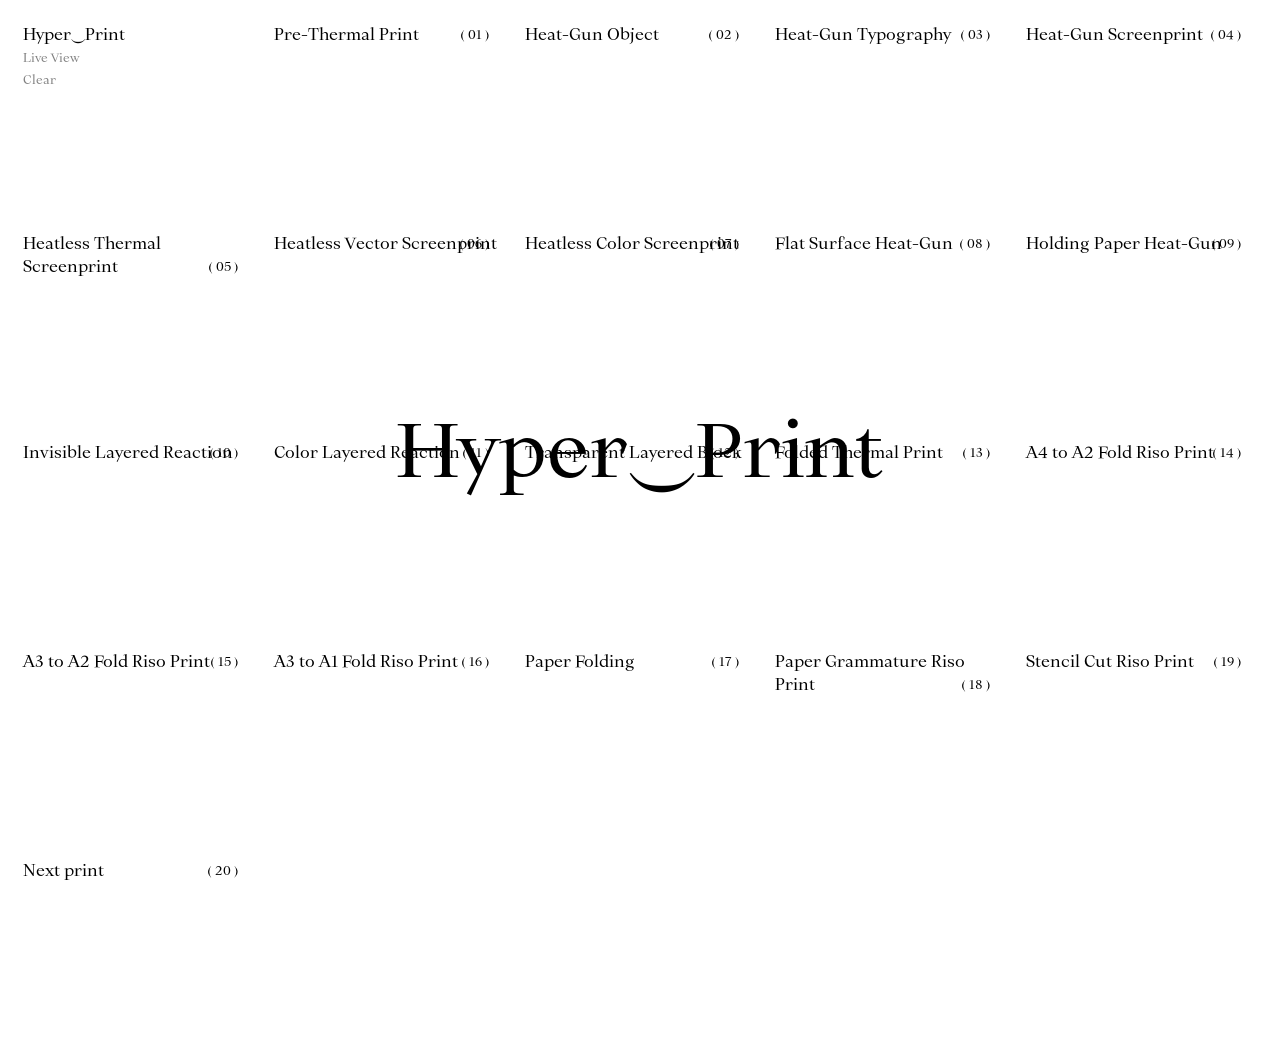
==== commit f15a8c73: "Changed Images" ====
--- a/main.html
+++ b/main.html
@@ -14,170 +14,180 @@
             <div class="contents ">
                 <h1><span>Hyper</span>⏝Print</h1>
                 <p class="webcam"><a target="_blank" href="subsites/webcam/webcam.html">Live View</a></p>
-                <!-- <p class="trash">Clear</p> -->
+                <p id="clearStack" class="clear">Clear</p>
             </div>
 
             <!-- EDIT HERE -->
 
 
             <div class="contents">
-                <h2><span>Pre</span>-thermal print</h2>
+                <h2><span>Pre</span>-Thermal Print</h2>
                 <p class="hide">Thermal printer initial tests, experimenting with the speed of the machine to get different shades of grey and contrasts.</p>
                 <p class="hide">⏝thermal printer</p>
                 
-                <img src="files/pre-thermal/thermal-hyper-print-01.png">
-                <img src="files/pre-thermal/thermal-hyper-print-02.png">
-                <img src="files/pre-thermal/thermal-hyper-print-03.png">
-            
-            </div>
-            <div class="contents">
-                <h2><span>Heat-gun metal</span> object</h2>
+                <img class="thermalWide" src="files/pre-thermal/thermal-hyper-print-01.png">
+                <img class="thermalDouble" src="files/pre-thermal/thermal-hyper-print-02.png">
+                <img class="thermalDouble" src="files/pre-thermal/thermal-hyper-print-03.png">
+            
+            </div>
+            <div class="contents">
+                <h2>Heat-Gun <span>Object</span></h2>
                 <p class="hide">An alternative way to get a thermal reaction from the paper. Instead of using the thermal printer, creating heat with a heat-gun over the surface and placing objects underneath.
                 </p>
                 <p class="hide">⏝heat gun</p>
-                <img src="files/post-thermal/hyper-print-01.png">
-                <img src="files/post-thermal/hyper-print-02.png">
-                <img src="files/post-thermal/hyper-print-03.png">
-                <img src="files/post-thermal/hyper-print-04.png">
-            </div>
-            <div class="contents">
-                <h2><span>Heat-gun</span> typo</h2>
+                <img class="thermalSmall" src="files/post-thermal/hyper-print-01.png">
+                <img class="thermalSmall" src="files/post-thermal/hyper-print-02.png">
+                <img class="thermalSmall" src="files/post-thermal/hyper-print-03.png">
+                <img class="thermalSmall" src="files/post-thermal/hyper-print-04.png">
+            </div>
+            <div class="contents">
+                <h2>Heat-Gun <span>Typo</span>graphy</h2>
                 <p class="hide">After printing objects on the paper, applying heat to the thermal paper over an open box of lead type was the next step.</p>
                 <p class="hide">⏝heat gun</p>
-                 <img src="files/post-thermal/hyper-print-05.png">
-                 <img src="files/post-thermal/hyper-print-07.png">
-                 <img src="files/post-thermal/hyper-print-09.png">
-                 <img src="files/post-thermal/hyper-print-10.png">
-                 <img src="files/post-thermal/hyper-print-11.png">
-                 <img src="files/post-thermal/hyper-print-12.png">
-                 <img src="files/post-thermal/hyper-print-13.png">
-                 <img src="files/post-thermal/hyper-print-14.png">
-            </div>
-            
-            <div class="contents">
-                <h2><span>Screen heat</span> print</h2>
+                 <img class="thermalSmall" src="files/post-thermal/hyper-print-05.png">
+                 <img class="thermalSmall"class="thermalSmall" src="files/post-thermal/hyper-print-07.png">
+                 <img class="thermalSmall" src="files/post-thermal/hyper-print-09.png">
+                 <img class="thermalSmall" src="files/post-thermal/hyper-print-10.png">
+                 <img class="thermalSmall" src="files/post-thermal/hyper-print-11.png">
+                 <img class="thermalSmall" src="files/post-thermal/hyper-print-12.png">
+                 <img class="thermalSmall" src="files/post-thermal/hyper-print-13.png">
+                 <img class="thermalSmall" src="files/post-thermal/hyper-print-14.png">
+            </div>
+            
+            <div class="contents">
+                <h2><span>Heat-Gun</span> Screenprint</h2>
                 <p class="hide">After the first prints were dry, the thermal paper was activated using a heat gun</p>
                 <p class="hide">⏝screenprint <br/>
                 ⏝heat-gun</p>
-                <img src="files/post-thermal/hyper-print-23.png">
-                <img src="files/post-thermal/hyper-print-24.png">
-                <img src="files/post-thermal/hyper-print-27.png">
-                <img src="files/post-thermal/hyper-print-28.png">
-                <img src="files/post-thermal/hyper-print-29.png">
-                <img src="files/post-thermal/hyper-print-30.png">
-                <img src="files/post-thermal/hyper-print-31.png">
-            </div>
-            
-            <div class="contents">
-                <h2><span>Thermal screen</span>print</h2>
+                <img class="thermalWide" src="files/post-thermal/hyper-print-23.png">
+                <img class="thermalWide" src="files/post-thermal/hyper-print-24.png">
+                <img class="thermalSmall" src="files/post-thermal/hyper-print-27.png">
+                <img class="thermalSmall" src="files/post-thermal/hyper-print-28.png">
+                <img class="thermalSmall" src="files/post-thermal/hyper-print-29.png">
+                <img class="thermalWide" src="files/post-thermal/hyper-print-30.png">
+                <img class="thermalWide" src="files/post-thermal/hyper-print-31.png">
+            </div>
+            
+            <div class="contents">
+                <h2><span>Heatless</span> Thermal Screenprint</h2>
                 <p class="hide">Using a transparent base to observe the reaction in the thermal paper. The chemicals react when the ink dries.</p>
                 <p class="hide">⏝screenprint</p>
-                <img src="files/post-thermal/hyper-print-25.png">
-                <img src="files/post-thermal/hyper-print-26.png">
-                <img src="files/post-thermal/hyper-print-52.3.png">
-
-            </div>
-            
-
-             <div class="contents">
-                <h2><span>Stroke screen</span> print</h2>
+                <img class="thermalWide" src="files/post-thermal/hyper-print-25.png">
+                <img class="thermalWide" src="files/post-thermal/hyper-print-26.png">
+                <img class="thermalWide" src="files/post-thermal/hyper-print-52.3.png">
+
+            </div>
+            
+
+             <div class="contents">
+                <h2>Heatless <span>Vector</span> Screenprint</h2>
                 <p class="hide">To understand better the reaction in the paper, the printed design changed. Instead of using a raster image, a vectorial stroke pattern was applied to the different thermal surfaces without applying heat.</p>
                 <p class="hide">⏝screenprint </p>
-                 <img src="files/post-thermal/hyper-print-32.png">
-                 <img src="files/post-thermal/hyper-print-33.png">
-            </div>
-
-            <div class="contents">
-                <h2><span>Color screen</span> thermal</h2>
+                 <img class="thermalWide" src="files/post-thermal/hyper-print-32.png">
+                 <img class="thermalWide" src="files/post-thermal/hyper-print-33.png">
+            </div>
+
+            <div class="contents">
+                <h2>Heatless <span>Color</span> Screenprint</h2>
                 <p class="hide">Applying color to the screen-print base, to see the reaction of the paper without applying heat.</p>
                 <p class="hide">⏝screenprint</p>
-                <img src="files/post-thermal/hyper-print-53.1.png">
-                <img src="files/post-thermal/hyper-print-53.3.png">
-                <img src="files/post-thermal/hyper-print-53.4.png">
-                <img src="files/post-thermal/hyper-print-53.7.png">
-            </div>
-
-            <div class="contents">
-                <h2><span>Table stroke screen</span> print</h2>
+                <img class="thermalWide" src="files/post-thermal/hyper-print-51.png">
+                <img class="thermalSmall" src="files/post-thermal/hyper-print-53.1.png">
+                <img class="thermalSmall" src="files/post-thermal/hyper-print-53.3.png">
+                <img class="thermalWide" src="files/post-thermal/hyper-print-53.4.png">
+                <img class="thermalWide" src="files/post-thermal/hyper-print-53.7.png">
+            </div>
+
+            <div class="contents">
+                <h2>Flat <span>Surface</span> Heat-Gun</h2>
                 <p class="hide">Heat was applied over a table to the stroke designs once they were dry</p>
                  <p class="hide">⏝screenprint <br/>
                 ⏝heat-gun</p>
-                <img src="files/post-thermal/hyper-print-34.png">
-                <img src="files/post-thermal/hyper-print-35.png">
-            </div>
-             <div class="contents">
-                <h2><span>Heat stroke screen</span> print</h2>
+                <img class="thermalSmall" src="files/post-thermal/hyper-print-34.png">
+                <img class="thermalSmall" src="files/post-thermal/hyper-print-35.png">
+            </div>
+             <div class="contents">
+                <h2><span>Holding</span> Paper Heat-Gun</h2>
                 <p class="hide">The applied heat was done holding the paper up, avoiding having a surface that would distort the reaction.</p>
                 <p class="hide">⏝screenprint <br/>
                 ⏝heat-gun</p>
-                <img src="files/post-thermal/hyper-print-37.png">
-                <img src="files/post-thermal/hyper-print-36.png">
-            </div>
-
-            
-
-            <div class="contents">
-                <h2><span>Transparent thermal</span> print</h2>
+                <img class="thermalSmall" src="files/post-thermal/hyper-print-37.png">
+                <img class="thermalSmall" src="files/post-thermal/hyper-print-36.png">
+            </div>
+
+            
+
+            <div class="contents">
+                <h2>Invisible <span>Layered</span> Reaction</h2>
                 <p class="hide">Wondering what would happen if a screen-printed paper would be fed through the thermal printer. The ink blocks the thermal reaction from the machine.</p>
                 <p class="hide">⏝screenprint <br/> ⏝thermal printer</p>
-                <img src="files/post-thermal/hyper-print-40.png">
-                <img src="files/post-thermal/hyper-print-41.png">
+                <img class="thermalSmall" src="files/post-thermal/hyper-print-40.png">
+                <img class="thermalSmall" src="files/post-thermal/hyper-print-41.png">
                
             </div>
              <div class="contents">
-                <h2><span>Color thermal</span> print</h2>
+                <h2>Color Layered <span>Reaction</span></h2>
                 <p class="hide">Feeding the thermal printer with color screen-prints of the same designs.</p>
                  <p class="hide">⏝screenprint <br/> ⏝thermal printer</p>
-                 <img src="files/post-thermal/hyper-print-43.png">
-                <img src="files/post-thermal/hyper-print-44.png">
-                <img src="files/post-thermal/hyper-print-47.png">
-                <img src="files/post-thermal/hyper-print-48.png">
-            </div>
-
-             <div class="contents">
-                <h2><span>Transparent thermal</span> gray</h2>
+                 <img class="thermalSmall" src="files/post-thermal/hyper-print-43.png">
+                <img class="thermalSmall" src="files/post-thermal/hyper-print-44.png">
+                <img class="thermalSmall" src="files/post-thermal/hyper-print-47.png">
+                <img class="thermalSmall" src="files/post-thermal/hyper-print-48.png">
+            </div>
+
+             <div class="contents">
+                <h2>Transparent Layered <span>Block</span></h2>
                 <p class="hide">Testing different levels of gray over transparent screen-prints. Mantaining the speed of the machine in a slow setting.</p>
                 <p class="hide">⏝thermal printer <br/>⏝screenprint</p>
             </div>
 
             <div class="contents">
-                <h2><span>Folded thermal</span> print</h2>
+                <h2><span>Folded</span> Thermal Print</h2>
                 <p class="hide">A bigger format of thermal paper was folded and fed through the machine.</p>
                 <p class="hide">⏝thermal printer <br/> ⏝fold</p>
-                <img src="files/post-thermal/hyper-print-49.png">
-            </div>
-            
-            <div class="contents">
-                <h2><span>A4 fold riso</span> print</h2>
+                <img class="thermalDouble" src="files/post-thermal/hyper-print-49.png">
+            </div>
+            
+            <div class="contents">
+                <h2>A4 to A2 Fold <span>Riso</span> Print</h2>
                 <p class="hide">Feeding the Riso machine with folded paper, to achieve a larger print. In this case the A2 page was folded 4 times.</p>
-                <img src="files/riso/riso-hyper-print-06.png">
+                <img class="risoA2" src="files/riso/riso-hyper-print-06.png">
                  <p class="hide">⏝riso <br/> ⏝fold</p>
             </div>
             
                <div class="contents">
-                <h2><span>A3 twice fold</span> riso</h2>
+                <h2>A3 to <span>A2</span> Fold Riso Print</h2>
                 <p class="hide">By folding the A2 twice the ptinting surface is broader, playing with the layout.</p>
                 <p class="hide">⏝riso <br/> ⏝fold</p>
-                <img src="files/riso/riso-hyper-print-04.png">
-                <img src="files/riso/riso-hyper-print-05.png">
-
-            </div>
-
-            <div class="contents">
-                <h2><span>A3 four fold</span> riso</h2>
+                <img class="risoA2" src="files/riso/riso-hyper-print-04.png">
+                <img class="risoA2" src="files/riso/riso-hyper-print-05.png">
+
+            </div>
+
+            <div class="contents">
+                <h2>A3 to <span>A1</span> Fold Riso Print</h2>
                 <p class="hide">In this case, and A1 sheet of paper was folded 4 times, to feed an A3 to the riso machine.</p>
                 <p class="hide">⏝riso <br/> ⏝fold</p>
-                <img src="files/riso/riso-hyper-print-02.png">
-            </div>
-
-               <div class="contents">
-                <h2><span>Paper weight fold</span> riso</h2>
+                <img class="risoA1" src="files/riso/riso-hyper-print-02.png">
+            </div>
+
+            <div class="contents">
+                <h2>Paper <span>Folding</span></h2>
+                <p class="hide">Drawing from the act of folding sheets of paper, numbers indicating the faces on the folded paper where created using the folded edges as strokes.</p>
+                <p class="hide">⏝riso <br/> ⏝fold</p>
+                <img class="thermalDouble" src="files/numbers/hyper-print-type-02.png">
+                <img class="thermalDouble" src="files/numbers/hyper-print-type-05.png">
+                <img class="thermalDouble" src="files/numbers/hyper-print-type-07.png">
+            </div>
+            
+            <div class="contents">
+                <h2>Paper <span>Grammature</span> Riso Print</h2>
                 <p class="hide">In order find the better paper weight for this method, 2 types of uncoated paper were tested (Superset & Prolight). Ranging from 40 g/m2 to 100g/m2.</p>
                 <p class="hide">⏝riso <br/> ⏝fold</p>
             </div>
 
              <div class="contents">
-                <h2><span>Paper cut</span> riso</h2>
+                <h2><span>Stencil</span> Cut Riso Print</h2>
                 <p class="hide">Exploring the idea of ghost images done by folds and wrinkles in the drums, a sheet of paper with different kinds of holes was fed into the machine. With the objective of controlling the ghost images that the machine sometimes produces.</p>
                 <p class="hide">⏝riso <br/> ⏝fold</p>
             </div>
--- a/style.css
+++ b/style.css
@@ -24,7 +24,7 @@
 .contents {
 	margin: 0;
 	padding: 10px;
-	height: 20vh;
+	height: 21vh;
 	display: block;
 	position: relative;
 	cursor: ne-resize;
@@ -48,7 +48,7 @@
 	counter-increment: number;
 	content: "( " counter(number, decimal-leading-zero) " )";
 	position: absolute;
-	right: 10px;
+	right: 25px;
 	padding-top: 2.9px;
 	font-size: 12.5px;
 }
@@ -68,7 +68,7 @@
 	cursor: url('files/camera_cursor.png') 9 9, pointer;
 }
 
-.trash {
+.clear {
 	font-family: "Ortica Linear Regular";
 	font-size: 12px;
 	font-weight: normal;
@@ -77,6 +77,7 @@
 	padding-top: 2%;
 	color: #818181;
 	position: absolute;
+	cursor: no-drop;
 	/* bottom: 0; */
 }
 
@@ -136,8 +137,20 @@
   width: 150px;     
 }
 
+.thermalDouble {
+	width: 300px;
+}
+
 .thermalWide {
-	width: 300px;
+	width: 400px;
+}
+
+.risoA2 {
+	width: 700px;
+}
+
+.risoA1 {
+	width: 900px;
 }
 
 .floating-stack {
